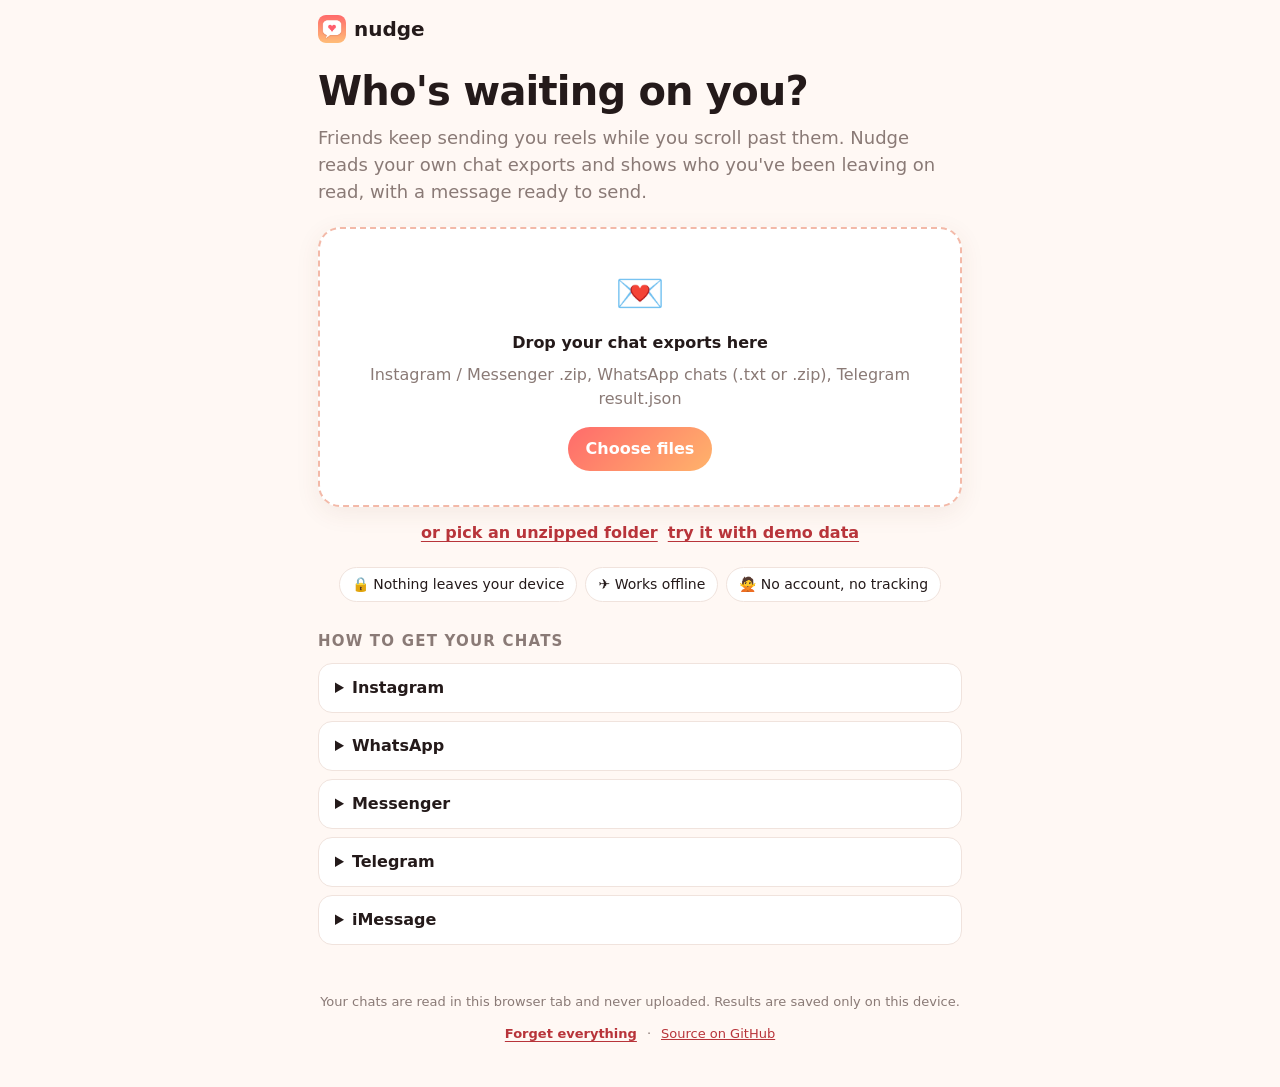
==== docs/index.html @ fe5d923f "Web app: installable, offline, on-device nudge (docs/) + cross-app name matching" ====
<!doctype html>
<html lang="en">
<head>
  <meta charset="utf-8">
  <meta name="viewport" content="width=device-width, initial-scale=1, viewport-fit=cover">
  <title>nudge · who's waiting on you</title>
  <meta name="description" content="Friends keep sending you reels while you doomscroll. Nudge shows who you've been leaving on read — privately, on your device.">
  <meta name="theme-color" content="#ff6b6b">
  <meta property="og:title" content="nudge · who's waiting on you">
  <meta property="og:description" content="See which friends you've been leaving on read. 100% on-device, no account.">
  <meta property="og:image" content="icons/icon-512.png">
  <link rel="manifest" href="manifest.webmanifest">
  <link rel="icon" href="icons/icon-192.png" type="image/png">
  <link rel="apple-touch-icon" href="icons/apple-touch-icon.png">
  <meta name="apple-mobile-web-app-capable" content="yes">
  <meta name="apple-mobile-web-app-title" content="nudge">
  <link rel="stylesheet" href="styles.css">
</head>
<body>
  <header class="topbar">
    <a class="brand" href="./" aria-label="nudge home">
      <img src="icons/icon-192.png" alt="" width="28" height="28">
      <span>nudge</span>
    </a>
    <button id="install-button" class="ghost small" hidden>Install app</button>
  </header>

  <main>
    <!-- Welcome / import -->
    <section id="welcome-view" class="view">
      <h1>Who's waiting on you?</h1>
      <p class="lede">Friends keep sending you reels while you scroll past them. Nudge reads your own chat exports and shows who you've been leaving on read, with a message ready to send.</p>

      <label id="drop-zone" class="drop-zone" tabindex="0">
        <input id="file-input" type="file" multiple accept=".zip,.json,.txt" hidden>
        <span class="drop-icon">💌</span>
        <strong>Drop your chat exports here</strong>
        <span class="muted">Instagram / Messenger .zip, WhatsApp chats (.txt or .zip), Telegram result.json</span>
        <span class="button primary">Choose files</span>
      </label>
      <div class="row center gap">
        <label class="link-button">
          <input id="folder-input" type="file" webkitdirectory hidden>
          or pick an unzipped folder
        </label>
        <button id="demo-button" class="link-button">try it with demo data</button>
      </div>

      <ul class="badges">
        <li>🔒 Nothing leaves your device</li>
        <li>✈️ Works offline</li>
        <li>🙅 No account, no tracking</li>
      </ul>

      <h2 class="section-title">How to get your chats</h2>
      <details class="howto">
        <summary>Instagram</summary>
        <ol>
          <li>Instagram → Settings → <b>Accounts Center</b> → Your information and permissions → <b>Download your information</b>.</li>
          <li>Choose <b>Some of your information → Messages</b>, format <b>JSON</b>, date range e.g. last month.</li>
          <li>When the email arrives, download the .zip and drop it here. No need to unzip.</li>
        </ol>
      </details>
      <details class="howto">
        <summary>WhatsApp</summary>
        <ol>
          <li>Open a chat → tap the name (iPhone) or ⋮ (Android) → <b>Export chat</b> → <b>Without media</b>.</li>
          <li>Save it to Files / Drive, then drop the .zip or .txt here. Do it for each friend you care about.</li>
        </ol>
      </details>
      <details class="howto">
        <summary>Messenger</summary>
        <ol>
          <li>Facebook → Settings → Accounts Center → <b>Download your information</b> → Messages, format <b>JSON</b>.</li>
          <li>Drop the .zip here.</li>
        </ol>
      </details>
      <details class="howto">
        <summary>Telegram</summary>
        <ol>
          <li>Telegram Desktop → Settings → Advanced → <b>Export Telegram data</b> → Personal chats, format <b>Machine-readable JSON</b>.</li>
          <li>Drop <code>result.json</code> here.</li>
        </ol>
      </details>
      <details class="howto">
        <summary>iMessage</summary>
        <p>Browsers can't open the iPhone message database. Use the <a href="https://github.com/juw12/nudge#install">nudge command-line tool</a> on your computer: <code>nudge digest imessage</code>.</p>
      </details>
    </section>

    <!-- Working -->
    <section id="busy-view" class="view" hidden>
      <div class="spinner" aria-hidden="true"></div>
      <p id="busy-text" class="muted center">Reading your chats…</p>
    </section>

    <!-- Results -->
    <section id="results-view" class="view" hidden>
      <div id="demo-banner" class="banner" hidden>You're looking at demo data. <button class="link-button" data-action="import">Use your own chats →</button></div>

      <div class="hero">
        <p id="hero-kicker" class="kicker"></p>
        <h1 id="hero-headline"></h1>
        <p id="hero-stats"></p>
      </div>
      <p id="stale-note" class="note" hidden></p>

      <div class="controls">
        <div class="chips" role="group" aria-label="Time window" id="window-chips"></div>
        <div id="me-picker" class="me-picker" hidden></div>
      </div>
      <p id="me-warning" class="note warn" hidden>Not sure which name is you. Pick it above so the results are right.</p>

      <h2 class="section-title" id="waiting-title">Waiting on you</h2>
      <div id="waiting-list" class="cards"></div>

      <h2 class="section-title" id="hello-title" hidden>Could use a hello</h2>
      <div id="hello-list" class="cards"></div>

      <details id="caught-up" class="caught-up" hidden>
        <summary id="caught-up-summary"></summary>
        <div id="caught-up-list"></div>
      </details>

      <div class="row center gap actions-bottom">
        <button class="button" data-action="import">Add a fresh export</button>
      </div>
    </section>
  </main>

  <footer class="footer">
    <p>Your chats are read in this browser tab and never uploaded. Results are saved only on this device.</p>
    <p id="ios-hint" hidden>📱 On iPhone: tap <b>Share</b> → <b>Add to Home Screen</b> to install nudge.</p>
    <p class="row center gap">
      <button id="forget-button" class="link-button">Forget everything</button>
      <span class="muted">·</span>
      <a href="https://github.com/juw12/nudge">Source on GitHub</a>
    </p>
  </footer>

  <div id="toast" class="toast" role="status" aria-live="polite" hidden></div>

  <script type="module" src="app.js"></script>
</body>
</html>
---- docs/styles.css ----
:root {
  --bg: #fff8f4;
  --card: #ffffff;
  --text: #241a1a;
  --muted: #8a7a76;
  --line: #f0e3dd;
  --accent: #ff6b6b;
  --accent-2: #ffb36b;
  --accent-ink: #b8343a;
  --bubble: #eef4ff;
  --bubble-ink: #1e3a6b;
  --good: #2fb36b;
  --shadow: 0 6px 24px rgba(120, 60, 40, 0.08);
  color-scheme: light dark;
}

@media (prefers-color-scheme: dark) {
  :root {
    --bg: #14110f;
    --card: #1e1a18;
    --text: #f3ebe7;
    --muted: #a3958f;
    --line: #2e2724;
    --accent-ink: #ff8f8f;
    --bubble: #20304d;
    --bubble-ink: #dbe7ff;
    --shadow: none;
  }
}

* {
  box-sizing: border-box;
}

html,
body {
  margin: 0;
  background: var(--bg);
  color: var(--text);
  font: 16px/1.5 system-ui, -apple-system, "Segoe UI", Roboto, sans-serif;
  -webkit-text-size-adjust: 100%;
}

main,
.topbar,
.footer {
  max-width: 680px;
  margin: 0 auto;
  padding: 0 18px;
}

[hidden] {
  display: none !important;
}

a {
  color: var(--accent-ink);
}

h1 {
  font-size: clamp(28px, 6vw, 40px);
  line-height: 1.15;
  margin: 18px 0 10px;
  letter-spacing: -0.02em;
}

.lede {
  font-size: 18px;
  color: var(--muted);
  margin: 0 0 22px;
}

.muted {
  color: var(--muted);
}

.center {
  text-align: center;
  justify-content: center;
}

.row {
  display: flex;
  align-items: center;
  flex-wrap: wrap;
}

.gap {
  gap: 10px;
}

/* top bar */
.topbar {
  display: flex;
  align-items: center;
  justify-content: space-between;
  padding-top: calc(14px + env(safe-area-inset-top));
  padding-bottom: 6px;
}

.brand {
  display: flex;
  align-items: center;
  gap: 8px;
  font-weight: 800;
  font-size: 20px;
  color: var(--text);
  text-decoration: none;
}

.brand img {
  border-radius: 8px;
}

/* buttons */
button,
.button {
  font: inherit;
  cursor: pointer;
  border-radius: 999px;
  border: 1px solid var(--line);
  background: var(--card);
  color: var(--text);
  padding: 10px 18px;
  font-weight: 600;
  display: inline-flex;
  align-items: center;
  gap: 6px;
  text-decoration: none;
}

.button.primary,
button.primary {
  background: linear-gradient(135deg, var(--accent), var(--accent-2));
  color: #fff;
  border: none;
}

button.small,
.button.small {
  padding: 6px 12px;
  font-size: 14px;
}

button.ghost {
  background: transparent;
}

.link-button {
  background: none;
  border: none;
  padding: 0;
  color: var(--accent-ink);
  font-weight: 600;
  cursor: pointer;
  text-decoration: underline;
  text-underline-offset: 3px;
}

/* drop zone */
.drop-zone {
  display: flex;
  flex-direction: column;
  align-items: center;
  gap: 8px;
  text-align: center;
  padding: 34px 20px;
  border: 2px dashed #f3b9a8;
  border-radius: 22px;
  background: var(--card);
  box-shadow: var(--shadow);
  cursor: pointer;
  transition: transform 0.15s, border-color 0.15s;
  margin-bottom: 14px;
}

.drop-zone.dragging,
.drop-zone:focus-visible {
  border-color: var(--accent);
  transform: scale(1.01);
  outline: none;
}

.drop-icon {
  font-size: 40px;
}

.drop-zone .button {
  margin-top: 8px;
}

.badges {
  list-style: none;
  padding: 0;
  margin: 22px 0;
  display: flex;
  flex-wrap: wrap;
  gap: 8px;
  justify-content: center;
}

.badges li {
  background: var(--card);
  border: 1px solid var(--line);
  border-radius: 999px;
  padding: 6px 12px;
  font-size: 14px;
}

.section-title {
  font-size: 15px;
  text-transform: uppercase;
  letter-spacing: 0.08em;
  color: var(--muted);
  margin: 28px 0 10px;
}

.howto {
  background: var(--card);
  border: 1px solid var(--line);
  border-radius: 14px;
  padding: 12px 16px;
  margin-bottom: 8px;
}

.howto summary {
  font-weight: 700;
  cursor: pointer;
}

.howto ol {
  margin: 10px 0 4px;
  padding-left: 20px;
}

/* busy */
#busy-view {
  padding: 80px 0;
}

.spinner {
  width: 44px;
  height: 44px;
  margin: 0 auto 16px;
  border-radius: 50%;
  border: 4px solid var(--line);
  border-top-color: var(--accent);
  animation: spin 0.9s linear infinite;
}

@keyframes spin {
  to {
    transform: rotate(360deg);
  }
}

/* results */
.banner {
  background: var(--card);
  border: 1px solid var(--line);
  border-radius: 12px;
  padding: 10px 14px;
  margin: 10px 0;
  font-size: 15px;
}

.hero {
  margin: 12px 0 8px;
  padding: 24px 22px;
  border-radius: 24px;
  color: #2a1414;
  background: linear-gradient(135deg, #ff7a7a, #ffc48a);
  box-shadow: var(--shadow);
}

.hero h1 {
  margin: 4px 0 8px;
}

.hero p {
  margin: 0;
}

.kicker {
  font-weight: 700;
  font-size: 14px;
  opacity: 0.8;
}

.note {
  font-size: 14px;
  color: var(--muted);
  margin: 8px 2px;
}

.note.warn {
  color: var(--accent-ink);
  font-weight: 600;
}

.controls {
  display: flex;
  flex-wrap: wrap;
  gap: 10px;
  align-items: center;
  justify-content: space-between;
  margin: 16px 0 4px;
}

.chips {
  display: inline-flex;
  background: var(--card);
  border: 1px solid var(--line);
  border-radius: 999px;
  padding: 3px;
}

.chips button {
  border: none;
  padding: 6px 14px;
  font-size: 14px;
  background: transparent;
}

.chips button[aria-pressed="true"] {
  background: var(--text);
  color: var(--bg);
}

.me-picker {
  display: flex;
  flex-wrap: wrap;
  gap: 8px 14px;
  font-size: 14px;
  color: var(--muted);
}

.me-picker label {
  display: flex;
  align-items: center;
  gap: 8px;
}

.me-picker select {
  font: inherit;
  padding: 6px 10px;
  border-radius: 10px;
  border: 1px solid var(--line);
  background: var(--card);
  color: var(--text);
  max-width: 200px;
}

.cards {
  display: grid;
  gap: 12px;
}

.card {
  background: var(--card);
  border: 1px solid var(--line);
  border-radius: 20px;
  padding: 16px;
  box-shadow: var(--shadow);
  transition: opacity 0.3s, transform 0.3s;
}

.card.leaving {
  opacity: 0;
  transform: translateX(30px);
}

.card-head {
  display: flex;
  align-items: center;
  gap: 12px;
}

.avatar {
  width: 44px;
  height: 44px;
  flex: none;
  border-radius: 50%;
  display: grid;
  place-items: center;
  font-weight: 800;
  color: #fff;
}

.who {
  flex: 1;
  min-width: 0;
}

.who strong {
  display: block;
  font-size: 17px;
  white-space: nowrap;
  overflow: hidden;
  text-overflow: ellipsis;
}

.tags {
  display: flex;
  flex-wrap: wrap;
  gap: 6px;
  margin-top: 2px;
}

.tag {
  font-size: 12px;
  border-radius: 999px;
  padding: 2px 8px;
  background: var(--line);
  color: var(--text);
}

.tag.hot {
  background: #ffe1df;
  color: #b8343a;
}

.nudge-text {
  margin: 12px 0 10px;
}

.bubble {
  background: var(--bubble);
  color: var(--bubble-ink);
  border-radius: 18px 18px 18px 6px;
  padding: 10px 14px;
  margin: 0 0 12px;
  font-size: 15px;
}

.card-actions {
  display: flex;
  flex-wrap: wrap;
  gap: 8px;
}

.card-actions .done {
  margin-left: auto;
  border-color: #bfe8d0;
  color: var(--good);
}

.meter {
  height: 6px;
  border-radius: 6px;
  background: var(--line);
  overflow: hidden;
  margin-top: 12px;
}

.meter i {
  display: block;
  height: 100%;
  background: var(--good);
}

.meter-label {
  font-size: 12px;
  color: var(--muted);
  margin-top: 4px;
}

.pending {
  margin-top: 10px;
  font-size: 14px;
}

.pending summary {
  cursor: pointer;
  color: var(--muted);
}

.pending ul {
  margin: 6px 0 0;
  padding-left: 18px;
}

.caught-up {
  margin-top: 26px;
  background: var(--card);
  border: 1px solid var(--line);
  border-radius: 16px;
  padding: 12px 16px;
}

.caught-up summary {
  cursor: pointer;
  font-weight: 700;
}

.caught-row {
  display: flex;
  align-items: center;
  justify-content: space-between;
  padding: 8px 0;
  border-top: 1px solid var(--line);
  font-size: 15px;
}

.actions-bottom {
  margin: 28px 0 10px;
}

.footer {
  padding-top: 26px;
  padding-bottom: calc(30px + env(safe-area-inset-bottom));
  font-size: 13px;
  color: var(--muted);
  text-align: center;
}

.toast {
  position: fixed;
  left: 50%;
  bottom: calc(24px + env(safe-area-inset-bottom));
  transform: translateX(-50%);
  background: var(--text);
  color: var(--bg);
  padding: 10px 16px;
  border-radius: 999px;
  font-size: 14px;
  box-shadow: 0 8px 30px rgba(0, 0, 0, 0.25);
}
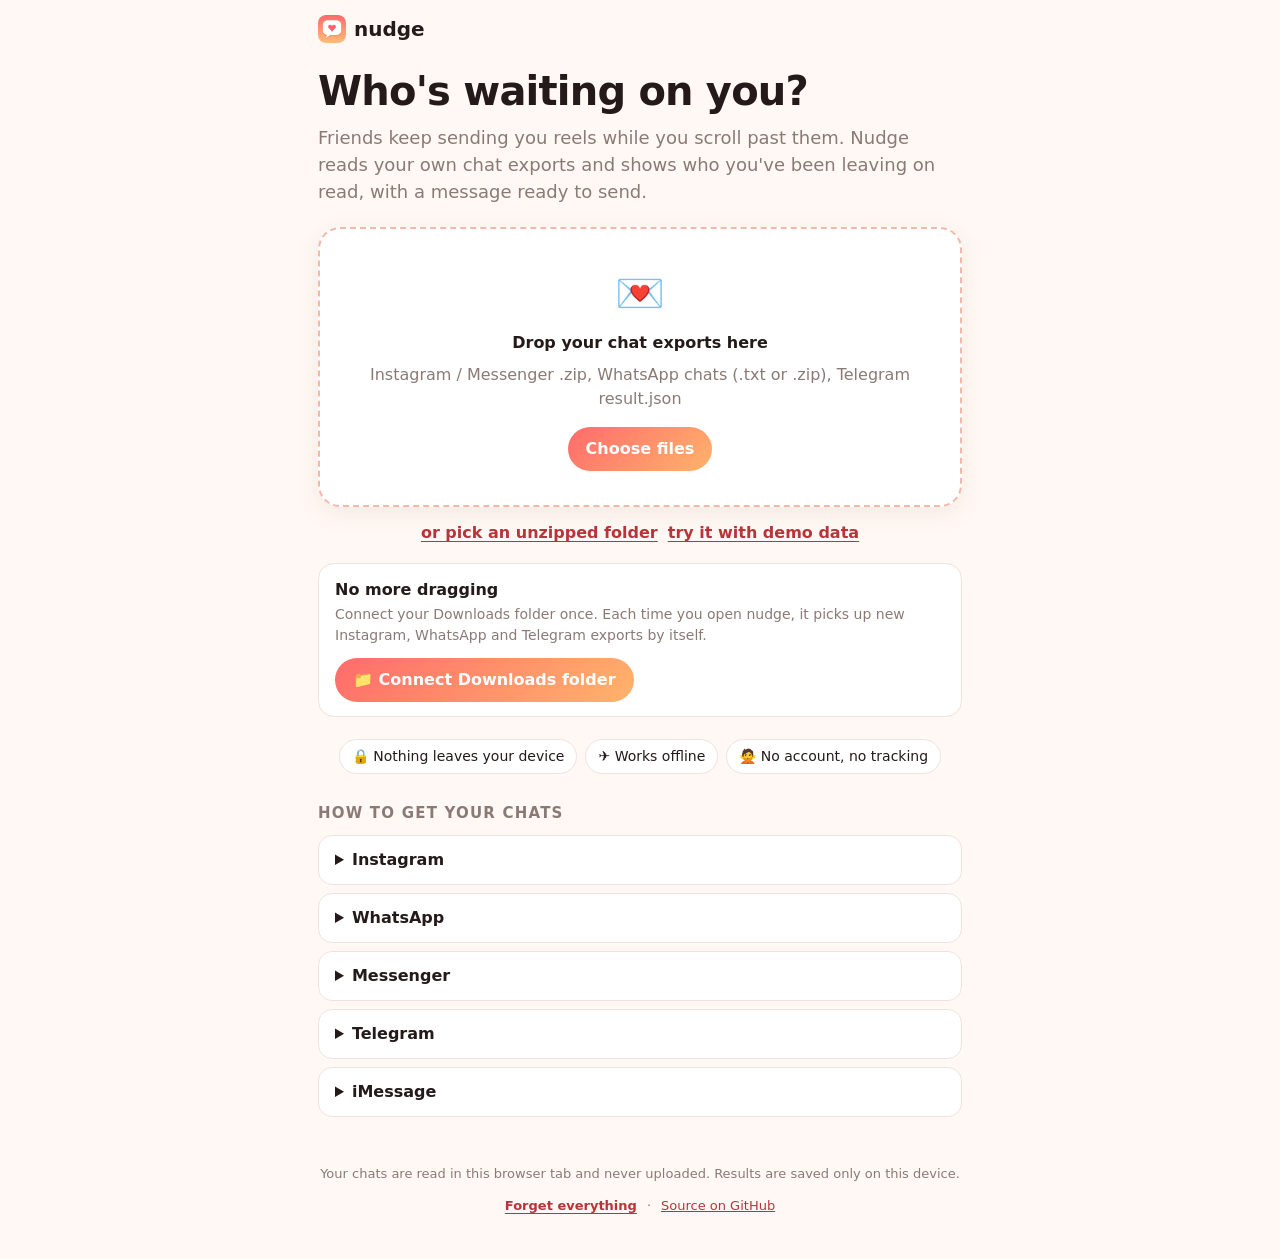
==== commit 090fd5b2: "No more dragging: connected folder auto-refresh, Android share target, on-device merge of chats" ====
--- a/docs/index.html
+++ b/docs/index.html
@@ -46,6 +46,14 @@
         <button id="demo-button" class="link-button">try it with demo data</button>
       </div>
 
+      <div id="auto-card" class="auto-card" hidden>
+        <div>
+          <strong>No more dragging</strong>
+          <p id="auto-card-text" class="muted"></p>
+        </div>
+        <button id="connect-folder" class="button primary" hidden>📁 Connect Downloads folder</button>
+      </div>
+
       <ul class="badges">
         <li>🔒 Nothing leaves your device</li>
         <li>✈️ Works offline</li>
@@ -65,7 +73,8 @@
         <summary>WhatsApp</summary>
         <ol>
           <li>Open a chat → tap the name (iPhone) or ⋮ (Android) → <b>Export chat</b> → <b>Without media</b>.</li>
-          <li>Save it to Files / Drive, then drop the .zip or .txt here. Do it for each friend you care about.</li>
+          <li><b>Android with nudge installed:</b> pick <b>nudge</b> in the share sheet. Done, nothing to save.</li>
+          <li>Otherwise save it to Downloads (nudge finds it if the folder is connected) or drop the .zip / .txt here.</li>
         </ol>
       </details>
       <details class="howto">
@@ -97,6 +106,13 @@
     <!-- Results -->
     <section id="results-view" class="view" hidden>
       <div id="demo-banner" class="banner" hidden>You're looking at demo data. <button class="link-button" data-action="import">Use your own chats →</button></div>
+      <div id="source-bar" class="source-bar" hidden>
+        <span id="source-text"></span>
+        <span class="source-actions">
+          <button id="refresh-folder" class="small" hidden>Check for new chats</button>
+          <button id="connect-folder-2" class="small" hidden>📁 Auto-refresh from Downloads</button>
+        </span>
+      </div>
 
       <div class="hero">
         <p id="hero-kicker" class="kicker"></p>
--- a/docs/styles.css
+++ b/docs/styles.css
@@ -199,6 +199,40 @@
   justify-content: center;
 }
 
+.auto-card {
+  display: flex;
+  flex-wrap: wrap;
+  align-items: center;
+  justify-content: space-between;
+  gap: 12px;
+  margin: 18px 0 0;
+  padding: 14px 16px;
+  border-radius: 16px;
+  background: var(--card);
+  border: 1px solid var(--line);
+}
+
+.auto-card p {
+  margin: 2px 0 0;
+  font-size: 14px;
+}
+
+.source-bar {
+  display: flex;
+  flex-wrap: wrap;
+  align-items: center;
+  justify-content: space-between;
+  gap: 8px;
+  margin: 10px 0 4px;
+  font-size: 14px;
+  color: var(--muted);
+}
+
+.source-actions {
+  display: flex;
+  gap: 8px;
+}
+
 .badges li {
   background: var(--card);
   border: 1px solid var(--line);
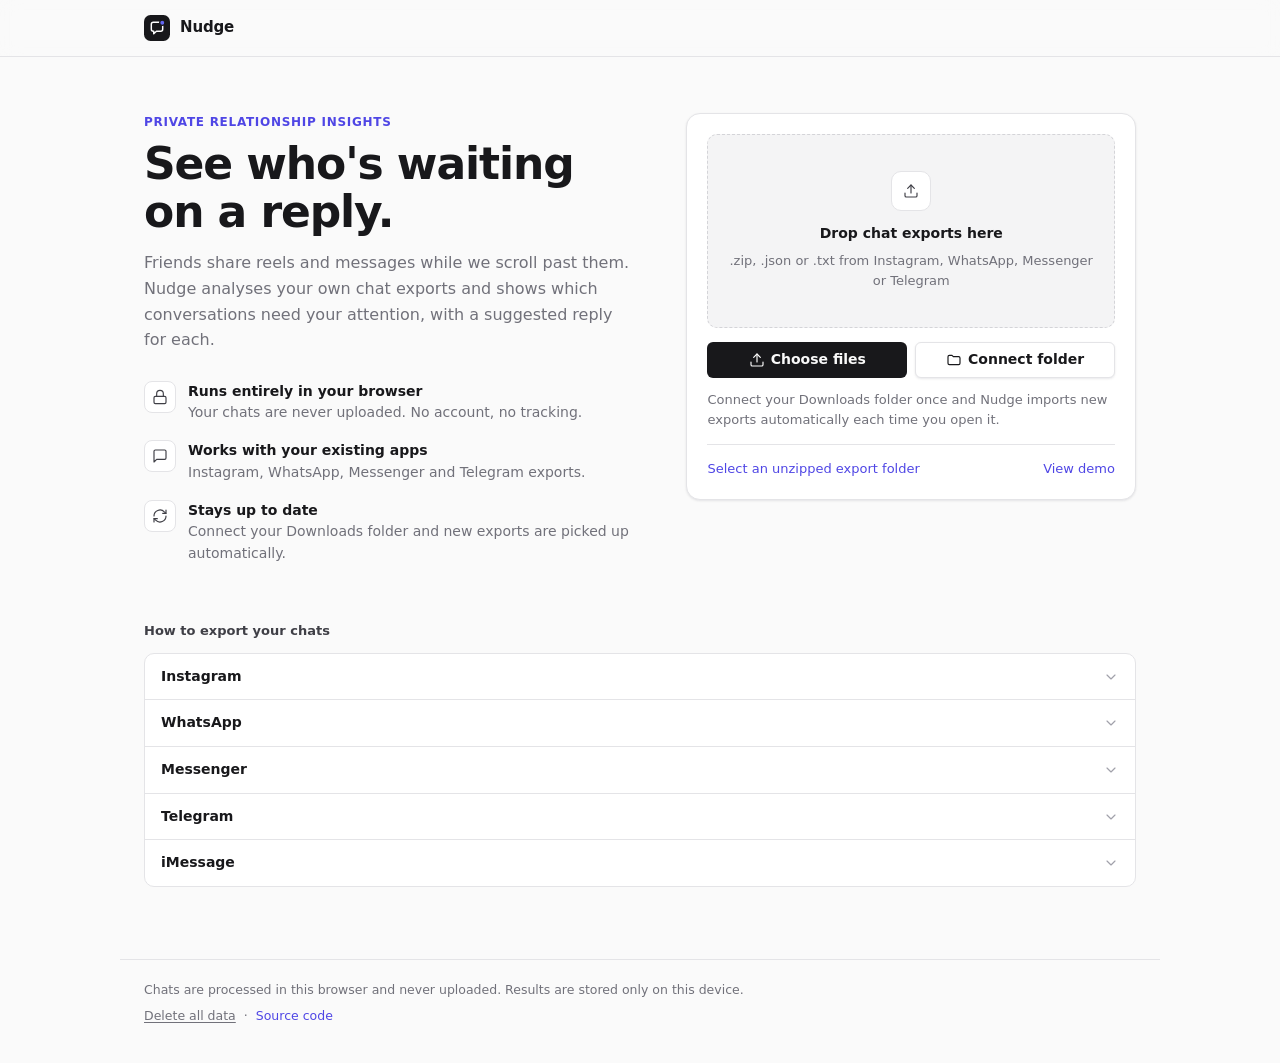
==== commit a4b5b380: "Professional redesign: neutral design system, dashboard metrics, list layout, line icons, new app ic" ====
--- a/docs/index.html
+++ b/docs/index.html
@@ -3,154 +3,204 @@
 <head>
   <meta charset="utf-8">
   <meta name="viewport" content="width=device-width, initial-scale=1, viewport-fit=cover">
-  <title>nudge · who's waiting on you</title>
-  <meta name="description" content="Friends keep sending you reels while you doomscroll. Nudge shows who you've been leaving on read — privately, on your device.">
-  <meta name="theme-color" content="#ff6b6b">
-  <meta property="og:title" content="nudge · who's waiting on you">
-  <meta property="og:description" content="See which friends you've been leaving on read. 100% on-device, no account.">
+  <title>Nudge — See who's waiting on a reply</title>
+  <meta name="description" content="Nudge analyses your own chat exports and shows which friends are waiting on a reply. Runs entirely in your browser.">
+  <meta name="theme-color" content="#fafafa" media="(prefers-color-scheme: light)">
+  <meta name="theme-color" content="#09090b" media="(prefers-color-scheme: dark)">
+  <meta property="og:title" content="Nudge — See who's waiting on a reply">
+  <meta property="og:description" content="Private, on-device insights from your Instagram, WhatsApp, Messenger and Telegram exports.">
   <meta property="og:image" content="icons/icon-512.png">
   <link rel="manifest" href="manifest.webmanifest">
   <link rel="icon" href="icons/icon-192.png" type="image/png">
   <link rel="apple-touch-icon" href="icons/apple-touch-icon.png">
   <meta name="apple-mobile-web-app-capable" content="yes">
-  <meta name="apple-mobile-web-app-title" content="nudge">
+  <meta name="apple-mobile-web-app-title" content="Nudge">
   <link rel="stylesheet" href="styles.css">
 </head>
 <body>
   <header class="topbar">
-    <a class="brand" href="./" aria-label="nudge home">
-      <img src="icons/icon-192.png" alt="" width="28" height="28">
-      <span>nudge</span>
-    </a>
-    <button id="install-button" class="ghost small" hidden>Install app</button>
+    <div class="topbar-inner">
+      <a class="brand" href="./" aria-label="Nudge home">
+        <svg class="brand-mark" width="26" height="26" viewBox="0 0 32 32" aria-hidden="true">
+          <rect width="32" height="32" rx="8" fill="currentColor"/>
+          <path d="M9 11.5a2.5 2.5 0 0 1 2.5-2.5h9a2.5 2.5 0 0 1 2.5 2.5v6a2.5 2.5 0 0 1-2.5 2.5h-5.2L12 23v-3h-.5A2.5 2.5 0 0 1 9 17.5z" fill="none" stroke="var(--brand-ink)" stroke-width="1.8" stroke-linejoin="round"/>
+          <circle cx="22.5" cy="9.5" r="3.2" fill="#6366f1" stroke="currentColor" stroke-width="1.6"/>
+        </svg>
+        <span>Nudge</span>
+      </a>
+      <div class="topbar-actions">
+        <div id="source-bar" class="source-status" hidden>
+          <span data-icon="folder"></span>
+          <span id="source-text"></span>
+        </div>
+        <button id="refresh-folder" class="btn btn-secondary btn-sm" data-icon="refresh" hidden>Check for new chats</button>
+        <button id="connect-folder-2" class="btn btn-secondary btn-sm" data-icon="folder" hidden>Connect folder</button>
+        <button id="add-files-top" class="btn btn-secondary btn-sm" data-action="import" data-icon="plus" hidden>Add files</button>
+        <button id="install-button" class="btn btn-primary btn-sm" data-icon="download" hidden>Install</button>
+      </div>
+    </div>
   </header>
 
   <main>
     <!-- Welcome / import -->
-    <section id="welcome-view" class="view">
-      <h1>Who's waiting on you?</h1>
-      <p class="lede">Friends keep sending you reels while you scroll past them. Nudge reads your own chat exports and shows who you've been leaving on read, with a message ready to send.</p>
-
-      <label id="drop-zone" class="drop-zone" tabindex="0">
-        <input id="file-input" type="file" multiple accept=".zip,.json,.txt" hidden>
-        <span class="drop-icon">💌</span>
-        <strong>Drop your chat exports here</strong>
-        <span class="muted">Instagram / Messenger .zip, WhatsApp chats (.txt or .zip), Telegram result.json</span>
-        <span class="button primary">Choose files</span>
-      </label>
-      <div class="row center gap">
-        <label class="link-button">
-          <input id="folder-input" type="file" webkitdirectory hidden>
-          or pick an unzipped folder
-        </label>
-        <button id="demo-button" class="link-button">try it with demo data</button>
-      </div>
-
-      <div id="auto-card" class="auto-card" hidden>
+    <section id="welcome-view" class="view welcome" hidden>
+      <div class="welcome-grid">
+        <div class="welcome-copy">
+          <p class="eyebrow">Private relationship insights</p>
+          <h1>See who's waiting on a reply.</h1>
+          <p class="lede">Friends share reels and messages while we scroll past them. Nudge analyses your own chat exports and shows which conversations need your attention, with a suggested reply for each.</p>
+          <ul class="feature-list">
+            <li><span data-icon="lock"></span><div><strong>Runs entirely in your browser</strong><span>Your chats are never uploaded. No account, no tracking.</span></div></li>
+            <li><span data-icon="message"></span><div><strong>Works with your existing apps</strong><span>Instagram, WhatsApp, Messenger and Telegram exports.</span></div></li>
+            <li><span data-icon="refresh"></span><div><strong>Stays up to date</strong><span>Connect your Downloads folder and new exports are picked up automatically.</span></div></li>
+          </ul>
+        </div>
+
+        <div class="panel import-panel">
+          <label id="drop-zone" class="drop-zone" tabindex="0">
+            <input id="file-input" type="file" multiple accept=".zip,.json,.txt" hidden>
+            <span class="drop-icon" data-icon="upload"></span>
+            <strong>Drop chat exports here</strong>
+            <span class="muted small">.zip, .json or .txt from Instagram, WhatsApp, Messenger or Telegram</span>
+          </label>
+          <div class="import-actions">
+            <button class="btn btn-primary" data-action="pick-files" data-icon="upload">Choose files</button>
+            <button id="connect-folder" class="btn btn-secondary" data-icon="folder" hidden>Connect folder</button>
+          </div>
+          <p id="auto-card-text" class="muted small import-hint"></p>
+          <div class="import-links">
+            <label class="link">
+              <input id="folder-input" type="file" webkitdirectory hidden>
+              Select an unzipped export folder
+            </label>
+            <button id="demo-button" class="link">View demo</button>
+          </div>
+        </div>
+      </div>
+
+      <section class="howto-section">
+        <h2 class="section-heading">How to export your chats</h2>
+        <div class="howto-list">
+          <details class="howto">
+            <summary><span>Instagram</span><span data-icon="chevron"></span></summary>
+            <ol>
+              <li>Settings → <b>Accounts Center</b> → Your information and permissions → <b>Download your information</b>.</li>
+              <li>Select <b>Messages</b>, format <b>JSON</b>, and a date range such as the last month.</li>
+              <li>When the email arrives, download the .zip to your connected folder or drop it here. No need to unzip.</li>
+            </ol>
+          </details>
+          <details class="howto">
+            <summary><span>WhatsApp</span><span data-icon="chevron"></span></summary>
+            <ol>
+              <li>Open a chat → tap the contact name (iPhone) or ⋮ (Android) → <b>Export chat</b> → <b>Without media</b>.</li>
+              <li>On Android with Nudge installed, choose <b>Nudge</b> in the share sheet. It imports directly.</li>
+              <li>Otherwise save it to your connected folder or drop the .zip / .txt here.</li>
+            </ol>
+          </details>
+          <details class="howto">
+            <summary><span>Messenger</span><span data-icon="chevron"></span></summary>
+            <ol>
+              <li>Facebook → Settings → Accounts Center → <b>Download your information</b> → Messages, format <b>JSON</b>.</li>
+              <li>Drop the .zip here or save it to your connected folder.</li>
+            </ol>
+          </details>
+          <details class="howto">
+            <summary><span>Telegram</span><span data-icon="chevron"></span></summary>
+            <ol>
+              <li>Telegram Desktop → Settings → Advanced → <b>Export Telegram data</b> → Personal chats, <b>Machine-readable JSON</b>.</li>
+              <li>Drop <code>result.json</code> here.</li>
+            </ol>
+          </details>
+          <details class="howto">
+            <summary><span>iMessage</span><span data-icon="chevron"></span></summary>
+            <ol>
+              <li>Browsers cannot read the iPhone message database. Use the <a href="https://github.com/juw12/nudge#install">Nudge command-line tool</a>: <code>nudge digest imessage</code>.</li>
+            </ol>
+          </details>
+        </div>
+      </section>
+    </section>
+
+    <!-- Working -->
+    <section id="busy-view" class="view busy" hidden>
+      <div class="spinner" aria-hidden="true"></div>
+      <p id="busy-text" class="muted">Reading your chats…</p>
+    </section>
+
+    <!-- Results -->
+    <section id="results-view" class="view" hidden>
+      <div id="demo-banner" class="banner" hidden>
+        <span data-icon="info"></span>
+        <span>You are viewing sample data.</span>
+        <button class="link" data-action="import">Import your own chats</button>
+      </div>
+
+      <div class="page-head">
         <div>
-          <strong>No more dragging</strong>
-          <p id="auto-card-text" class="muted"></p>
-        </div>
-        <button id="connect-folder" class="button primary" hidden>📁 Connect Downloads folder</button>
-      </div>
-
-      <ul class="badges">
-        <li>🔒 Nothing leaves your device</li>
-        <li>✈️ Works offline</li>
-        <li>🙅 No account, no tracking</li>
-      </ul>
-
-      <h2 class="section-title">How to get your chats</h2>
-      <details class="howto">
-        <summary>Instagram</summary>
-        <ol>
-          <li>Instagram → Settings → <b>Accounts Center</b> → Your information and permissions → <b>Download your information</b>.</li>
-          <li>Choose <b>Some of your information → Messages</b>, format <b>JSON</b>, date range e.g. last month.</li>
-          <li>When the email arrives, download the .zip and drop it here. No need to unzip.</li>
-        </ol>
+          <p id="hero-kicker" class="eyebrow"></p>
+          <h1 id="hero-headline" class="page-title"></h1>
+        </div>
+        <div class="segmented" role="group" aria-label="Time window" id="window-chips"></div>
+      </div>
+      <p id="stale-note" class="notice" hidden></p>
+
+      <div class="metrics">
+        <div class="metric">
+          <span class="metric-label">Waiting on you</span>
+          <span id="metric-waiting" class="metric-value"></span>
+          <span id="metric-waiting-sub" class="metric-sub"></span>
+        </div>
+        <div class="metric">
+          <span class="metric-label">Unanswered shares</span>
+          <span id="metric-pending" class="metric-value"></span>
+          <span class="metric-sub">Reels, posts and links</span>
+        </div>
+        <div class="metric">
+          <span class="metric-label">Response rate</span>
+          <span id="metric-rate" class="metric-value"></span>
+          <span id="metric-rate-sub" class="metric-sub"></span>
+        </div>
+        <div class="metric">
+          <span class="metric-label">Conversations</span>
+          <span id="metric-chats" class="metric-value"></span>
+          <span id="metric-chats-sub" class="metric-sub"></span>
+        </div>
+      </div>
+
+      <details id="identity" class="identity" hidden>
+        <summary><span>Your name in each app</span><span data-icon="chevron"></span></summary>
+        <div id="me-picker" class="me-picker"></div>
       </details>
-      <details class="howto">
-        <summary>WhatsApp</summary>
-        <ol>
-          <li>Open a chat → tap the name (iPhone) or ⋮ (Android) → <b>Export chat</b> → <b>Without media</b>.</li>
-          <li><b>Android with nudge installed:</b> pick <b>nudge</b> in the share sheet. Done, nothing to save.</li>
-          <li>Otherwise save it to Downloads (nudge finds it if the folder is connected) or drop the .zip / .txt here.</li>
-        </ol>
-      </details>
-      <details class="howto">
-        <summary>Messenger</summary>
-        <ol>
-          <li>Facebook → Settings → Accounts Center → <b>Download your information</b> → Messages, format <b>JSON</b>.</li>
-          <li>Drop the .zip here.</li>
-        </ol>
-      </details>
-      <details class="howto">
-        <summary>Telegram</summary>
-        <ol>
-          <li>Telegram Desktop → Settings → Advanced → <b>Export Telegram data</b> → Personal chats, format <b>Machine-readable JSON</b>.</li>
-          <li>Drop <code>result.json</code> here.</li>
-        </ol>
-      </details>
-      <details class="howto">
-        <summary>iMessage</summary>
-        <p>Browsers can't open the iPhone message database. Use the <a href="https://github.com/juw12/nudge#install">nudge command-line tool</a> on your computer: <code>nudge digest imessage</code>.</p>
+      <p id="me-warning" class="notice warn" hidden>Nudge could not tell which name is yours in one of your chats. Open “Your name in each app” to confirm.</p>
+
+      <section class="list-section">
+        <div class="section-bar">
+          <h2 class="section-heading" id="waiting-title">Needs a reply <span id="waiting-count" class="count"></span></h2>
+        </div>
+        <div id="waiting-list" class="list"></div>
+      </section>
+
+      <section class="list-section" id="hello-section" hidden>
+        <div class="section-bar">
+          <h2 class="section-heading" id="hello-title">Worth reaching out <span id="hello-count" class="count"></span></h2>
+        </div>
+        <div id="hello-list" class="list"></div>
+      </section>
+
+      <details id="caught-up" class="caught-up" hidden>
+        <summary><span id="caught-up-summary"></span><span data-icon="chevron"></span></summary>
+        <div id="caught-up-list"></div>
       </details>
     </section>
-
-    <!-- Working -->
-    <section id="busy-view" class="view" hidden>
-      <div class="spinner" aria-hidden="true"></div>
-      <p id="busy-text" class="muted center">Reading your chats…</p>
-    </section>
-
-    <!-- Results -->
-    <section id="results-view" class="view" hidden>
-      <div id="demo-banner" class="banner" hidden>You're looking at demo data. <button class="link-button" data-action="import">Use your own chats →</button></div>
-      <div id="source-bar" class="source-bar" hidden>
-        <span id="source-text"></span>
-        <span class="source-actions">
-          <button id="refresh-folder" class="small" hidden>Check for new chats</button>
-          <button id="connect-folder-2" class="small" hidden>📁 Auto-refresh from Downloads</button>
-        </span>
-      </div>
-
-      <div class="hero">
-        <p id="hero-kicker" class="kicker"></p>
-        <h1 id="hero-headline"></h1>
-        <p id="hero-stats"></p>
-      </div>
-      <p id="stale-note" class="note" hidden></p>
-
-      <div class="controls">
-        <div class="chips" role="group" aria-label="Time window" id="window-chips"></div>
-        <div id="me-picker" class="me-picker" hidden></div>
-      </div>
-      <p id="me-warning" class="note warn" hidden>Not sure which name is you. Pick it above so the results are right.</p>
-
-      <h2 class="section-title" id="waiting-title">Waiting on you</h2>
-      <div id="waiting-list" class="cards"></div>
-
-      <h2 class="section-title" id="hello-title" hidden>Could use a hello</h2>
-      <div id="hello-list" class="cards"></div>
-
-      <details id="caught-up" class="caught-up" hidden>
-        <summary id="caught-up-summary"></summary>
-        <div id="caught-up-list"></div>
-      </details>
-
-      <div class="row center gap actions-bottom">
-        <button class="button" data-action="import">Add a fresh export</button>
-      </div>
-    </section>
   </main>
 
   <footer class="footer">
-    <p>Your chats are read in this browser tab and never uploaded. Results are saved only on this device.</p>
-    <p id="ios-hint" hidden>📱 On iPhone: tap <b>Share</b> → <b>Add to Home Screen</b> to install nudge.</p>
-    <p class="row center gap">
-      <button id="forget-button" class="link-button">Forget everything</button>
-      <span class="muted">·</span>
-      <a href="https://github.com/juw12/nudge">Source on GitHub</a>
+    <p>Chats are processed in this browser and never uploaded. Results are stored only on this device.</p>
+    <p id="ios-hint" hidden>On iPhone, tap Share → Add to Home Screen to install Nudge.</p>
+    <p class="footer-links">
+      <button id="forget-button" class="link">Delete all data</button>
+      <span aria-hidden="true">·</span>
+      <a href="https://github.com/juw12/nudge">Source code</a>
     </p>
   </footer>
 
--- a/docs/styles.css
+++ b/docs/styles.css
@@ -1,29 +1,50 @@
 :root {
-  --bg: #fff8f4;
-  --card: #ffffff;
-  --text: #241a1a;
-  --muted: #8a7a76;
-  --line: #f0e3dd;
-  --accent: #ff6b6b;
-  --accent-2: #ffb36b;
-  --accent-ink: #b8343a;
-  --bubble: #eef4ff;
-  --bubble-ink: #1e3a6b;
-  --good: #2fb36b;
-  --shadow: 0 6px 24px rgba(120, 60, 40, 0.08);
+  --bg: #fafafa;
+  --surface: #ffffff;
+  --surface-2: #f4f4f5;
+  --border: #e4e4e7;
+  --border-strong: #d4d4d8;
+  --text: #18181b;
+  --text-2: #3f3f46;
+  --muted: #71717a;
+  --subtle: #a1a1aa;
+  --accent: #4f46e5;
+  --accent-hover: #4338ca;
+  --accent-soft: #eef2ff;
+  --accent-ink: #3730a3;
+  --warn: #b45309;
+  --warn-soft: #fef3c7;
+  --danger: #b91c1c;
+  --danger-soft: #fee2e2;
+  --good: #15803d;
+  --brand-ink: #ffffff;
+  --radius: 10px;
+  --radius-sm: 6px;
+  --shadow: 0 1px 2px rgba(16, 24, 40, 0.04), 0 1px 3px rgba(16, 24, 40, 0.06);
   color-scheme: light dark;
 }
 
 @media (prefers-color-scheme: dark) {
   :root {
-    --bg: #14110f;
-    --card: #1e1a18;
-    --text: #f3ebe7;
-    --muted: #a3958f;
-    --line: #2e2724;
-    --accent-ink: #ff8f8f;
-    --bubble: #20304d;
-    --bubble-ink: #dbe7ff;
+    --bg: #09090b;
+    --surface: #111113;
+    --surface-2: #18181b;
+    --border: #27272a;
+    --border-strong: #3f3f46;
+    --text: #fafafa;
+    --text-2: #d4d4d8;
+    --muted: #a1a1aa;
+    --subtle: #71717a;
+    --accent: #6366f1;
+    --accent-hover: #818cf8;
+    --accent-soft: #1e1b4b;
+    --accent-ink: #c7d2fe;
+    --warn: #fbbf24;
+    --warn-soft: #422006;
+    --danger: #fca5a5;
+    --danger-soft: #450a0a;
+    --good: #4ade80;
+    --brand-ink: #09090b;
     --shadow: none;
   }
 }
@@ -37,16 +58,9 @@
   margin: 0;
   background: var(--bg);
   color: var(--text);
-  font: 16px/1.5 system-ui, -apple-system, "Segoe UI", Roboto, sans-serif;
+  font: 14px/1.55 Inter, ui-sans-serif, system-ui, -apple-system, "Segoe UI", Roboto, "Helvetica Neue", Arial, sans-serif;
+  -webkit-font-smoothing: antialiased;
   -webkit-text-size-adjust: 100%;
-}
-
-main,
-.topbar,
-.footer {
-  max-width: 680px;
-  margin: 0 auto;
-  padding: 0 18px;
 }
 
 [hidden] {
@@ -54,232 +68,427 @@
 }
 
 a {
-  color: var(--accent-ink);
-}
-
-h1 {
-  font-size: clamp(28px, 6vw, 40px);
-  line-height: 1.15;
-  margin: 18px 0 10px;
-  letter-spacing: -0.02em;
-}
-
-.lede {
-  font-size: 18px;
-  color: var(--muted);
-  margin: 0 0 22px;
+  color: var(--accent);
+  text-decoration: none;
+}
+
+a:hover {
+  text-decoration: underline;
+}
+
+code {
+  font: 12.5px ui-monospace, SFMono-Regular, Menlo, Consolas, monospace;
+  background: var(--surface-2);
+  border: 1px solid var(--border);
+  border-radius: 4px;
+  padding: 1px 5px;
+}
+
+.icon {
+  flex: none;
+  display: inline-block;
+  vertical-align: middle;
 }
 
 .muted {
   color: var(--muted);
 }
 
-.center {
-  text-align: center;
+.small {
+  font-size: 13px;
+}
+
+main,
+.footer {
+  max-width: 1040px;
+  margin: 0 auto;
+  padding: 0 24px;
+}
+
+/* ------------------------------------------------------------ top bar */
+
+.topbar {
+  position: sticky;
+  top: 0;
+  z-index: 10;
+  background: color-mix(in srgb, var(--bg) 85%, transparent);
+  backdrop-filter: saturate(180%) blur(10px);
+  border-bottom: 1px solid var(--border);
+  padding-top: env(safe-area-inset-top);
+}
+
+.topbar-inner {
+  max-width: 1040px;
+  margin: 0 auto;
+  padding: 0 24px;
+  height: 56px;
+  display: flex;
+  align-items: center;
+  justify-content: space-between;
+  gap: 12px;
+}
+
+.brand {
+  display: flex;
+  align-items: center;
+  gap: 10px;
+  font-weight: 650;
+  font-size: 15px;
+  letter-spacing: -0.01em;
+  color: var(--text);
+}
+
+.brand:hover {
+  text-decoration: none;
+}
+
+.brand-mark {
+  color: var(--text);
+}
+
+.topbar-actions {
+  display: flex;
+  align-items: center;
+  gap: 8px;
+  min-width: 0;
+}
+
+.source-status {
+  display: flex;
+  align-items: center;
+  gap: 6px;
+  color: var(--muted);
+  font-size: 13px;
+  white-space: nowrap;
+  overflow: hidden;
+  text-overflow: ellipsis;
+  margin-right: 4px;
+}
+
+/* ------------------------------------------------------------ buttons */
+
+.btn {
+  font: inherit;
+  font-weight: 550;
+  display: inline-flex;
+  align-items: center;
   justify-content: center;
-}
-
-.row {
-  display: flex;
-  align-items: center;
-  flex-wrap: wrap;
-}
-
-.gap {
-  gap: 10px;
-}
-
-/* top bar */
-.topbar {
-  display: flex;
-  align-items: center;
-  justify-content: space-between;
-  padding-top: calc(14px + env(safe-area-inset-top));
-  padding-bottom: 6px;
-}
-
-.brand {
-  display: flex;
-  align-items: center;
-  gap: 8px;
-  font-weight: 800;
-  font-size: 20px;
+  gap: 6px;
+  height: 36px;
+  padding: 0 14px;
+  border-radius: var(--radius-sm);
+  border: 1px solid transparent;
+  cursor: pointer;
+  white-space: nowrap;
+  text-decoration: none;
+  transition: background-color 0.12s, border-color 0.12s, color 0.12s;
+}
+
+.btn:hover {
+  text-decoration: none;
+}
+
+.btn:focus-visible,
+.link:focus-visible,
+.segmented button:focus-visible {
+  outline: 2px solid var(--accent);
+  outline-offset: 2px;
+}
+
+.btn-sm {
+  height: 30px;
+  padding: 0 10px;
+  font-size: 13px;
+}
+
+.btn-primary {
+  background: var(--text);
+  color: var(--bg);
+}
+
+.btn-primary:hover {
+  background: var(--text-2);
+}
+
+.btn-secondary {
+  background: var(--surface);
   color: var(--text);
-  text-decoration: none;
-}
-
-.brand img {
-  border-radius: 8px;
-}
-
-/* buttons */
-button,
-.button {
+  border-color: var(--border);
+  box-shadow: var(--shadow);
+}
+
+.btn-secondary:hover {
+  background: var(--surface-2);
+  border-color: var(--border-strong);
+}
+
+.btn-ghost {
+  background: transparent;
+  color: var(--text-2);
+}
+
+.btn-ghost:hover {
+  background: var(--surface-2);
+  color: var(--text);
+}
+
+.btn-attention {
+  background: var(--accent);
+  color: #fff;
+}
+
+.btn-attention:hover {
+  background: var(--accent-hover);
+}
+
+.btn:disabled {
+  opacity: 0.6;
+  cursor: progress;
+}
+
+.link {
   font: inherit;
-  cursor: pointer;
-  border-radius: 999px;
-  border: 1px solid var(--line);
-  background: var(--card);
-  color: var(--text);
-  padding: 10px 18px;
-  font-weight: 600;
-  display: inline-flex;
-  align-items: center;
-  gap: 6px;
-  text-decoration: none;
-}
-
-.button.primary,
-button.primary {
-  background: linear-gradient(135deg, var(--accent), var(--accent-2));
-  color: #fff;
-  border: none;
-}
-
-button.small,
-.button.small {
-  padding: 6px 12px;
-  font-size: 14px;
-}
-
-button.ghost {
-  background: transparent;
-}
-
-.link-button {
+  font-weight: 500;
+  color: var(--accent);
   background: none;
   border: none;
   padding: 0;
-  color: var(--accent-ink);
+  cursor: pointer;
+}
+
+.link:hover {
+  text-decoration: underline;
+}
+
+/* ------------------------------------------------------------ welcome */
+
+.welcome {
+  padding: 56px 0 24px;
+}
+
+.welcome-grid {
+  display: grid;
+  grid-template-columns: 1.1fr 1fr;
+  gap: 48px;
+  align-items: start;
+}
+
+.eyebrow {
+  margin: 0 0 8px;
+  font-size: 12px;
   font-weight: 600;
+  letter-spacing: 0.06em;
+  text-transform: uppercase;
+  color: var(--accent);
+}
+
+h1 {
+  margin: 0 0 14px;
+  font-size: clamp(30px, 4.6vw, 44px);
+  line-height: 1.1;
+  font-weight: 700;
+  letter-spacing: -0.025em;
+}
+
+.lede {
+  margin: 0 0 28px;
+  font-size: 16px;
+  line-height: 1.6;
+  color: var(--muted);
+  max-width: 34em;
+}
+
+.feature-list {
+  list-style: none;
+  margin: 0;
+  padding: 0;
+  display: grid;
+  gap: 16px;
+}
+
+.feature-list li {
+  display: flex;
+  gap: 12px;
+  align-items: flex-start;
+}
+
+.feature-list li > span:first-child {
+  display: grid;
+  place-items: center;
+  width: 32px;
+  height: 32px;
+  border-radius: 8px;
+  background: var(--surface);
+  border: 1px solid var(--border);
+  color: var(--text-2);
+  flex: none;
+}
+
+.feature-list strong {
+  display: block;
+  font-weight: 600;
+}
+
+.feature-list li div span {
+  color: var(--muted);
+}
+
+.panel {
+  background: var(--surface);
+  border: 1px solid var(--border);
+  border-radius: 14px;
+  box-shadow: var(--shadow);
+}
+
+.import-panel {
+  padding: 20px;
+}
+
+.drop-zone {
+  display: flex;
+  flex-direction: column;
+  align-items: center;
+  gap: 6px;
+  text-align: center;
+  padding: 36px 20px;
+  border: 1.5px dashed var(--border-strong);
+  border-radius: var(--radius);
+  background: var(--surface-2);
   cursor: pointer;
-  text-decoration: underline;
-  text-underline-offset: 3px;
-}
-
-/* drop zone */
-.drop-zone {
-  display: flex;
-  flex-direction: column;
-  align-items: center;
-  gap: 8px;
-  text-align: center;
-  padding: 34px 20px;
-  border: 2px dashed #f3b9a8;
-  border-radius: 22px;
-  background: var(--card);
-  box-shadow: var(--shadow);
-  cursor: pointer;
-  transition: transform 0.15s, border-color 0.15s;
-  margin-bottom: 14px;
-}
-
+  transition: border-color 0.15s, background-color 0.15s;
+}
+
+.drop-zone:hover,
 .drop-zone.dragging,
 .drop-zone:focus-visible {
   border-color: var(--accent);
-  transform: scale(1.01);
+  background: var(--accent-soft);
   outline: none;
 }
 
 .drop-icon {
-  font-size: 40px;
-}
-
-.drop-zone .button {
-  margin-top: 8px;
-}
-
-.badges {
-  list-style: none;
-  padding: 0;
-  margin: 22px 0;
+  display: grid;
+  place-items: center;
+  width: 40px;
+  height: 40px;
+  border-radius: 10px;
+  background: var(--surface);
+  border: 1px solid var(--border);
+  color: var(--text-2);
+  margin-bottom: 6px;
+}
+
+.import-actions {
+  display: grid;
+  grid-template-columns: 1fr 1fr;
+  gap: 8px;
+  margin-top: 14px;
+}
+
+.import-actions .btn:only-child {
+  grid-column: 1 / -1;
+}
+
+.import-hint {
+  margin: 12px 0 0;
+}
+
+.import-links {
   display: flex;
   flex-wrap: wrap;
-  gap: 8px;
-  justify-content: center;
-}
-
-.auto-card {
-  display: flex;
-  flex-wrap: wrap;
-  align-items: center;
-  justify-content: space-between;
-  gap: 12px;
-  margin: 18px 0 0;
-  padding: 14px 16px;
-  border-radius: 16px;
-  background: var(--card);
-  border: 1px solid var(--line);
-}
-
-.auto-card p {
-  margin: 2px 0 0;
-  font-size: 14px;
-}
-
-.source-bar {
-  display: flex;
-  flex-wrap: wrap;
-  align-items: center;
   justify-content: space-between;
   gap: 8px;
-  margin: 10px 0 4px;
-  font-size: 14px;
-  color: var(--muted);
-}
-
-.source-actions {
-  display: flex;
+  margin-top: 14px;
+  padding-top: 14px;
+  border-top: 1px solid var(--border);
+  font-size: 13px;
+}
+
+.howto-section {
+  margin-top: 56px;
+}
+
+.section-heading {
+  margin: 0 0 12px;
+  font-size: 13px;
+  font-weight: 600;
+  color: var(--text-2);
+  display: flex;
+  align-items: center;
   gap: 8px;
 }
 
-.badges li {
-  background: var(--card);
-  border: 1px solid var(--line);
-  border-radius: 999px;
-  padding: 6px 12px;
-  font-size: 14px;
-}
-
-.section-title {
-  font-size: 15px;
-  text-transform: uppercase;
-  letter-spacing: 0.08em;
-  color: var(--muted);
-  margin: 28px 0 10px;
-}
-
-.howto {
-  background: var(--card);
-  border: 1px solid var(--line);
-  border-radius: 14px;
+.howto-list {
+  background: var(--surface);
+  border: 1px solid var(--border);
+  border-radius: var(--radius);
+  overflow: hidden;
+}
+
+.howto + .howto {
+  border-top: 1px solid var(--border);
+}
+
+.howto summary,
+.identity summary,
+.caught-up summary {
+  list-style: none;
+  display: flex;
+  align-items: center;
+  justify-content: space-between;
+  cursor: pointer;
+  font-weight: 550;
+}
+
+.howto summary::-webkit-details-marker,
+.identity summary::-webkit-details-marker,
+.caught-up summary::-webkit-details-marker,
+.shared summary::-webkit-details-marker {
+  display: none;
+}
+
+.howto summary {
   padding: 12px 16px;
-  margin-bottom: 8px;
-}
-
-.howto summary {
-  font-weight: 700;
-  cursor: pointer;
+}
+
+.howto summary:hover {
+  background: var(--surface-2);
+}
+
+details[open] > summary .icon {
+  transform: rotate(180deg);
+}
+
+summary .icon {
+  color: var(--subtle);
+  transition: transform 0.15s;
 }
 
 .howto ol {
-  margin: 10px 0 4px;
-  padding-left: 20px;
-}
-
-/* busy */
-#busy-view {
-  padding: 80px 0;
+  margin: 0;
+  padding: 0 16px 14px 36px;
+  color: var(--text-2);
+}
+
+.howto li + li {
+  margin-top: 4px;
+}
+
+/* ------------------------------------------------------------ busy */
+
+.busy {
+  padding: 120px 0;
+  text-align: center;
 }
 
 .spinner {
-  width: 44px;
-  height: 44px;
-  margin: 0 auto 16px;
+  width: 28px;
+  height: 28px;
+  margin: 0 auto 14px;
   border-radius: 50%;
-  border: 4px solid var(--line);
-  border-top-color: var(--accent);
-  animation: spin 0.9s linear infinite;
+  border: 2.5px solid var(--border);
+  border-top-color: var(--text);
+  animation: spin 0.8s linear infinite;
 }
 
 @keyframes spin {
@@ -288,203 +497,357 @@
   }
 }
 
-/* results */
+/* ------------------------------------------------------------ results */
+
+#results-view {
+  padding: 32px 0 16px;
+}
+
 .banner {
-  background: var(--card);
-  border: 1px solid var(--line);
-  border-radius: 12px;
+  display: flex;
+  align-items: center;
+  gap: 8px;
   padding: 10px 14px;
-  margin: 10px 0;
-  font-size: 15px;
-}
-
-.hero {
-  margin: 12px 0 8px;
-  padding: 24px 22px;
-  border-radius: 24px;
-  color: #2a1414;
-  background: linear-gradient(135deg, #ff7a7a, #ffc48a);
+  margin-bottom: 20px;
+  border-radius: var(--radius);
+  background: var(--accent-soft);
+  color: var(--accent-ink);
+  font-size: 13px;
+}
+
+.banner .link {
+  margin-left: auto;
+}
+
+.page-head {
+  display: flex;
+  align-items: flex-end;
+  justify-content: space-between;
+  gap: 16px;
+  flex-wrap: wrap;
+  margin-bottom: 20px;
+}
+
+.page-title {
+  margin: 0;
+  font-size: clamp(22px, 3vw, 28px);
+  letter-spacing: -0.02em;
+}
+
+.segmented {
+  display: inline-flex;
+  padding: 3px;
+  background: var(--surface-2);
+  border: 1px solid var(--border);
+  border-radius: 8px;
+}
+
+.segmented button {
+  font: inherit;
+  font-size: 13px;
+  font-weight: 550;
+  border: none;
+  background: transparent;
+  color: var(--muted);
+  padding: 5px 12px;
+  border-radius: 6px;
+  cursor: pointer;
+}
+
+.segmented button[aria-pressed="true"] {
+  background: var(--surface);
+  color: var(--text);
   box-shadow: var(--shadow);
 }
 
-.hero h1 {
-  margin: 4px 0 8px;
-}
-
-.hero p {
-  margin: 0;
-}
-
-.kicker {
-  font-weight: 700;
-  font-size: 14px;
-  opacity: 0.8;
-}
-
-.note {
-  font-size: 14px;
-  color: var(--muted);
-  margin: 8px 2px;
-}
-
-.note.warn {
-  color: var(--accent-ink);
+.notice {
+  margin: 0 0 16px;
+  padding: 10px 14px;
+  border-radius: var(--radius);
+  border: 1px solid var(--border);
+  background: var(--surface);
+  color: var(--text-2);
+  font-size: 13px;
+}
+
+.notice.warn {
+  border-color: transparent;
+  background: var(--warn-soft);
+  color: var(--warn);
+}
+
+.metrics {
+  display: grid;
+  grid-template-columns: repeat(4, 1fr);
+  gap: 12px;
+  margin-bottom: 20px;
+}
+
+.metric {
+  display: flex;
+  flex-direction: column;
+  gap: 2px;
+  padding: 16px;
+  background: var(--surface);
+  border: 1px solid var(--border);
+  border-radius: var(--radius);
+  box-shadow: var(--shadow);
+}
+
+.metric-label {
+  font-size: 12.5px;
+  font-weight: 500;
+  color: var(--muted);
+}
+
+.metric-value {
+  font-size: 26px;
+  font-weight: 650;
+  letter-spacing: -0.02em;
+  font-variant-numeric: tabular-nums;
+}
+
+.metric-sub {
+  font-size: 12px;
+  color: var(--subtle);
+}
+
+.identity {
+  margin-bottom: 20px;
+  background: var(--surface);
+  border: 1px solid var(--border);
+  border-radius: var(--radius);
+}
+
+.identity summary {
+  padding: 10px 14px;
+  font-size: 13px;
+  color: var(--text-2);
+}
+
+.me-picker {
+  display: flex;
+  flex-wrap: wrap;
+  gap: 10px 20px;
+  padding: 4px 14px 14px;
+}
+
+.me-picker label {
+  display: flex;
+  align-items: center;
+  gap: 8px;
+  font-size: 13px;
+  color: var(--muted);
+}
+
+select {
+  font: inherit;
+  font-size: 13px;
+  height: 30px;
+  padding: 0 28px 0 10px;
+  border-radius: var(--radius-sm);
+  border: 1px solid var(--border);
+  background: var(--surface);
+  color: var(--text);
+}
+
+.list-section {
+  margin-top: 28px;
+}
+
+.section-bar {
+  display: flex;
+  align-items: center;
+  justify-content: space-between;
+}
+
+.count {
+  display: inline-grid;
+  place-items: center;
+  min-width: 20px;
+  height: 20px;
+  padding: 0 6px;
+  border-radius: 999px;
+  background: var(--surface-2);
+  border: 1px solid var(--border);
+  font-size: 11.5px;
   font-weight: 600;
-}
-
-.controls {
-  display: flex;
-  flex-wrap: wrap;
+  color: var(--text-2);
+}
+
+.list {
+  display: grid;
   gap: 10px;
-  align-items: center;
-  justify-content: space-between;
-  margin: 16px 0 4px;
-}
-
-.chips {
-  display: inline-flex;
-  background: var(--card);
-  border: 1px solid var(--line);
-  border-radius: 999px;
-  padding: 3px;
-}
-
-.chips button {
-  border: none;
-  padding: 6px 14px;
-  font-size: 14px;
-  background: transparent;
-}
-
-.chips button[aria-pressed="true"] {
-  background: var(--text);
-  color: var(--bg);
-}
-
-.me-picker {
-  display: flex;
-  flex-wrap: wrap;
-  gap: 8px 14px;
-  font-size: 14px;
-  color: var(--muted);
-}
-
-.me-picker label {
-  display: flex;
-  align-items: center;
-  gap: 8px;
-}
-
-.me-picker select {
-  font: inherit;
-  padding: 6px 10px;
-  border-radius: 10px;
-  border: 1px solid var(--line);
-  background: var(--card);
-  color: var(--text);
-  max-width: 200px;
-}
-
-.cards {
-  display: grid;
-  gap: 12px;
+}
+
+.empty {
+  padding: 28px;
+  text-align: center;
+  color: var(--muted);
+  background: var(--surface);
+  border: 1px dashed var(--border-strong);
+  border-radius: var(--radius);
 }
 
 .card {
-  background: var(--card);
-  border: 1px solid var(--line);
-  border-radius: 20px;
-  padding: 16px;
+  background: var(--surface);
+  border: 1px solid var(--border);
+  border-radius: var(--radius);
   box-shadow: var(--shadow);
-  transition: opacity 0.3s, transform 0.3s;
+  padding: 16px 18px;
+  transition: opacity 0.25s, transform 0.25s;
 }
 
 .card.leaving {
   opacity: 0;
-  transform: translateX(30px);
-}
-
-.card-head {
-  display: flex;
-  align-items: center;
+  transform: translateY(-4px);
+}
+
+.item-head {
+  display: flex;
+  align-items: flex-start;
   gap: 12px;
 }
 
 .avatar {
-  width: 44px;
-  height: 44px;
+  --hue: 230;
+  width: 36px;
+  height: 36px;
   flex: none;
   border-radius: 50%;
   display: grid;
   place-items: center;
-  font-weight: 800;
-  color: #fff;
-}
-
-.who {
+  font-size: 13px;
+  font-weight: 600;
+  color: hsl(var(--hue) 45% 32%);
+  background: hsl(var(--hue) 60% 93%);
+}
+
+@media (prefers-color-scheme: dark) {
+  .avatar {
+    color: hsl(var(--hue) 70% 82%);
+    background: hsl(var(--hue) 30% 20%);
+  }
+}
+
+.item-title {
   flex: 1;
   min-width: 0;
 }
 
-.who strong {
-  display: block;
-  font-size: 17px;
-  white-space: nowrap;
+.item-name {
+  display: flex;
+  align-items: center;
+  gap: 8px;
+  flex-wrap: wrap;
+}
+
+.item-name strong {
+  font-size: 15px;
+  font-weight: 600;
+}
+
+.app-badge {
+  font-size: 11.5px;
+  font-weight: 500;
+  color: var(--muted);
+  border: 1px solid var(--border);
+  border-radius: 4px;
+  padding: 0 6px;
+  line-height: 18px;
+}
+
+.item-meta {
+  display: flex;
+  align-items: center;
+  flex-wrap: wrap;
+  gap: 6px 10px;
+  margin-top: 4px;
+  font-size: 12.5px;
+  color: var(--muted);
+}
+
+.pill {
+  display: inline-flex;
+  align-items: center;
+  gap: 4px;
+  font-size: 12px;
+  font-weight: 550;
+  padding: 1px 8px;
+  border-radius: 999px;
+}
+
+.pill-warn {
+  background: var(--warn-soft);
+  color: var(--warn);
+}
+
+.pill-danger {
+  background: var(--danger-soft);
+  color: var(--danger);
+}
+
+.item-summary {
+  margin: 12px 0 0;
+  color: var(--text-2);
+}
+
+.suggestion {
+  margin-top: 12px;
+  border: 1px solid var(--border);
+  border-radius: var(--radius-sm);
+  background: var(--surface-2);
+}
+
+.suggestion-label {
+  padding: 8px 12px 0;
+  font-size: 11.5px;
+  font-weight: 600;
+  letter-spacing: 0.04em;
+  text-transform: uppercase;
+  color: var(--subtle);
+}
+
+.suggestion-text {
+  margin: 4px 0 0;
+  padding: 0 12px 10px;
+  color: var(--text);
+}
+
+.suggestion-actions {
+  display: flex;
+  gap: 4px;
+  padding: 6px 8px;
+  border-top: 1px solid var(--border);
+}
+
+.suggestion-actions.solo {
+  border: none;
+  padding: 10px 0 0;
+}
+
+.item-foot {
+  display: flex;
+  align-items: center;
+  flex-wrap: wrap;
+  gap: 8px 18px;
+  margin-top: 12px;
+  font-size: 12.5px;
+  color: var(--muted);
+}
+
+.rate {
+  display: flex;
+  align-items: center;
+  gap: 8px;
+}
+
+.meter {
+  width: 72px;
+  height: 4px;
+  border-radius: 4px;
+  background: var(--border);
   overflow: hidden;
-  text-overflow: ellipsis;
-}
-
-.tags {
-  display: flex;
-  flex-wrap: wrap;
-  gap: 6px;
-  margin-top: 2px;
-}
-
-.tag {
-  font-size: 12px;
-  border-radius: 999px;
-  padding: 2px 8px;
-  background: var(--line);
-  color: var(--text);
-}
-
-.tag.hot {
-  background: #ffe1df;
-  color: #b8343a;
-}
-
-.nudge-text {
-  margin: 12px 0 10px;
-}
-
-.bubble {
-  background: var(--bubble);
-  color: var(--bubble-ink);
-  border-radius: 18px 18px 18px 6px;
-  padding: 10px 14px;
-  margin: 0 0 12px;
-  font-size: 15px;
-}
-
-.card-actions {
-  display: flex;
-  flex-wrap: wrap;
-  gap: 8px;
-}
-
-.card-actions .done {
-  margin-left: auto;
-  border-color: #bfe8d0;
-  color: var(--good);
-}
-
-.meter {
-  height: 6px;
-  border-radius: 6px;
-  background: var(--line);
-  overflow: hidden;
-  margin-top: 12px;
 }
 
 .meter i {
@@ -493,59 +856,69 @@
   background: var(--good);
 }
 
-.meter-label {
-  font-size: 12px;
-  color: var(--muted);
-  margin-top: 4px;
-}
-
-.pending {
-  margin-top: 10px;
-  font-size: 14px;
-}
-
-.pending summary {
+.shared {
+  margin-left: auto;
+}
+
+.shared summary {
+  list-style: none;
   cursor: pointer;
-  color: var(--muted);
-}
-
-.pending ul {
-  margin: 6px 0 0;
+  color: var(--text-2);
+  font-weight: 500;
+}
+
+.shared ul {
+  margin: 8px 0 0;
   padding-left: 18px;
 }
 
 .caught-up {
-  margin-top: 26px;
-  background: var(--card);
-  border: 1px solid var(--line);
-  border-radius: 16px;
+  margin-top: 28px;
+  background: var(--surface);
+  border: 1px solid var(--border);
+  border-radius: var(--radius);
+}
+
+.caught-up summary {
   padding: 12px 16px;
-}
-
-.caught-up summary {
-  cursor: pointer;
-  font-weight: 700;
+  font-size: 13px;
 }
 
 .caught-row {
   display: flex;
   align-items: center;
   justify-content: space-between;
-  padding: 8px 0;
-  border-top: 1px solid var(--line);
-  font-size: 15px;
-}
-
-.actions-bottom {
-  margin: 28px 0 10px;
-}
+  padding: 10px 16px;
+  border-top: 1px solid var(--border);
+  font-size: 13px;
+}
+
+/* ------------------------------------------------------------ footer + toast */
 
 .footer {
-  padding-top: 26px;
-  padding-bottom: calc(30px + env(safe-area-inset-bottom));
-  font-size: 13px;
-  color: var(--muted);
-  text-align: center;
+  margin-top: 48px;
+  padding-top: 20px;
+  padding-bottom: calc(32px + env(safe-area-inset-bottom));
+  border-top: 1px solid var(--border);
+  font-size: 12.5px;
+  color: var(--muted);
+}
+
+.footer p {
+  margin: 0 0 6px;
+}
+
+.footer-links {
+  display: flex;
+  gap: 8px;
+  align-items: center;
+}
+
+.footer .link {
+  font-size: 12.5px;
+  color: var(--muted);
+  text-decoration: underline;
+  text-underline-offset: 2px;
 }
 
 .toast {
@@ -555,8 +928,56 @@
   transform: translateX(-50%);
   background: var(--text);
   color: var(--bg);
-  padding: 10px 16px;
-  border-radius: 999px;
-  font-size: 14px;
-  box-shadow: 0 8px 30px rgba(0, 0, 0, 0.25);
-}
+  padding: 9px 14px;
+  border-radius: 8px;
+  font-size: 13px;
+  font-weight: 500;
+  box-shadow: 0 10px 30px rgba(0, 0, 0, 0.18);
+}
+
+/* ------------------------------------------------------------ responsive */
+
+@media (max-width: 860px) {
+  .welcome-grid {
+    grid-template-columns: 1fr;
+    gap: 28px;
+  }
+
+  .welcome {
+    padding-top: 32px;
+  }
+
+  .metrics {
+    grid-template-columns: repeat(2, 1fr);
+  }
+}
+
+@media (max-width: 560px) {
+  main,
+  .footer,
+  .topbar-inner {
+    padding-left: 16px;
+    padding-right: 16px;
+  }
+
+  .source-status,
+  #connect-folder-2 {
+    display: none !important;
+  }
+
+  .item-head .done {
+    padding: 0 8px;
+  }
+
+  .item-head .done .label {
+    display: none;
+  }
+
+  .shared {
+    margin-left: 0;
+  }
+
+  .page-head {
+    align-items: flex-start;
+  }
+}
